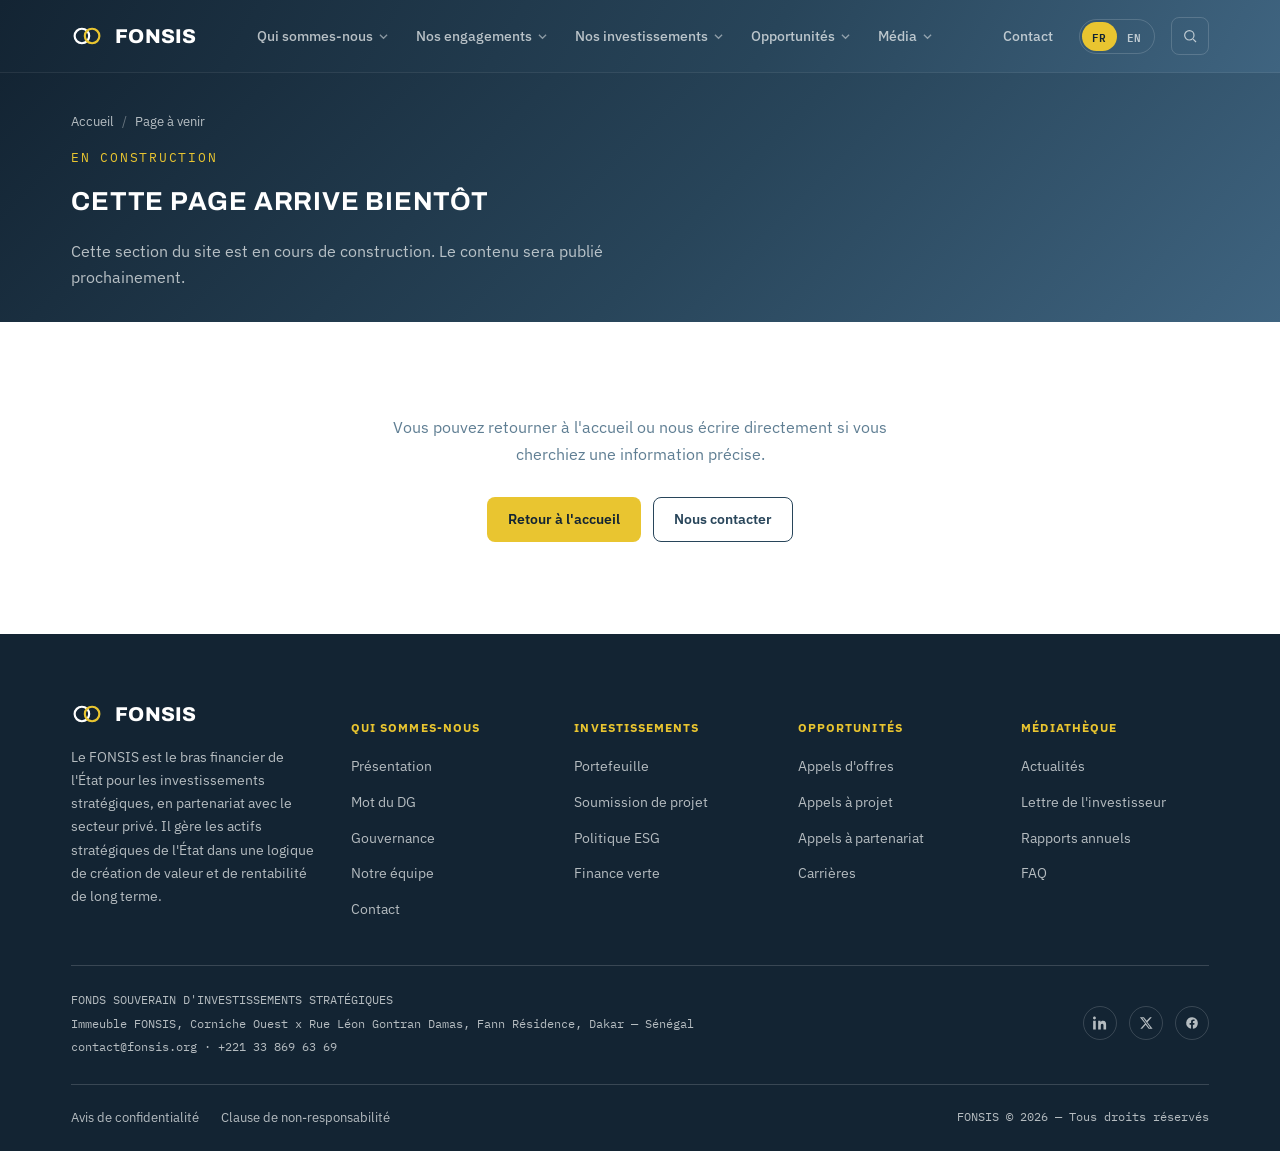
==== a-venir.html @ c8884c9f "Adopt the validated nav structure (Qui sommes-nous / Nos engagements / Nos investissements / Opportu" ====
<!doctype html>
<html lang="fr">
<head>
<meta charset="utf-8" />
<meta name="viewport" content="width=device-width, initial-scale=1" />
<title>Page à venir — FONSIS</title>
<meta name="description" content="Cette section du site FONSIS est en cours de construction." />
<link rel="preconnect" href="https://fonts.googleapis.com">
<link rel="preconnect" href="https://fonts.gstatic.com" crossorigin>
<link href="https://fonts.googleapis.com/css2?family=Archivo:wght@600;700;800;900&family=IBM+Plex+Sans:wght@400;500;600;700&family=IBM+Plex+Mono:wght@400;500&display=swap" rel="stylesheet">
<link rel="stylesheet" href="assets/style.css">
</head>
<body data-page="a-venir" data-nav-i18n-only>
<nav class="nav-bar">
  <div class="nav-inner">
    <a class="brand" href="index.html">
      <svg viewBox="0 0 44 24" aria-hidden="true">
        <circle cx="15" cy="12" r="10" fill="none" stroke="#fff" stroke-width="3"/>
        <circle cx="29" cy="12" r="10" fill="none" stroke="#E9C530" stroke-width="3"/>
      </svg>
      <span>FONSIS</span>
    </a>
    <div class="nav-links">
      <div class="nav-item">
        <a href="mission.html" data-page="mission">
          <span data-i18n="nav_qui">Qui sommes-nous</span>
          <svg viewBox="0 0 10 6" fill="none"><path d="M1 1l4 4 4-4" stroke="currentColor" stroke-width="1.4"/></svg>
        </a>
        <div class="nav-drop">
          <a href="mot-du-directeur.html" data-i18n="drop_dg">Mot du DG</a>
          <a href="mission.html" data-i18n="drop_presentation">Présentation</a>
          <a href="mission.html#comite" data-i18n="drop_comite">Notre équipe</a>
          <a href="a-venir.html" data-i18n="drop_histoire">Notre histoire</a>
        </div>
      </div>
      <div class="nav-item">
        <a href="mission.html#gouvernance">
          <span data-i18n="nav_engagements">Nos engagements</span>
          <svg viewBox="0 0 10 6" fill="none"><path d="M1 1l4 4 4-4" stroke="currentColor" stroke-width="1.4"/></svg>
        </a>
        <div class="nav-drop">
          <a href="mission.html#gouvernance" data-i18n="nav_gouv">Gouvernance</a>
          <a href="a-venir.html" data-i18n="drop_politiques">Politiques et chartes</a>
          <a href="a-venir.html" data-i18n="drop_strategie">Stratégie et Impact</a>
          <a href="index.html#publications" data-i18n="drop_rapports">Rapports Annuels</a>
        </div>
      </div>
      <div class="nav-item">
        <a href="index.html#secteurs">
          <span data-i18n="nav_invest">Nos investissements</span>
          <svg viewBox="0 0 10 6" fill="none"><path d="M1 1l4 4 4-4" stroke="currentColor" stroke-width="1.4"/></svg>
        </a>
        <div class="nav-drop">
          <a href="index.html#secteurs" data-i18n="drop_secteurs">Secteurs stratégiques</a>
          <a href="index.html#filiales" data-i18n="filiales_eyebrow">Filiales &amp; véhicules</a>
          <a href="a-venir.html" data-i18n="drop_portefeuille">Portefeuille</a>
          <a href="a-venir.html" data-i18n="drop_esg">Politique ESG</a>
          <a href="index.html#impacts" data-i18n="drop_impacts">Impacts</a>
        </div>
      </div>
      <div class="nav-item">
        <a href="contact.html" data-page="contact">
          <span data-i18n="nav_opportunites">Opportunités</span>
          <svg viewBox="0 0 10 6" fill="none"><path d="M1 1l4 4 4-4" stroke="currentColor" stroke-width="1.4"/></svg>
        </a>
        <div class="nav-drop">
          <a href="contact.html" data-i18n="hero_cta2">Soumission de projet</a>
          <a href="a-venir.html" data-i18n="nav_carrieres">Carrières</a>
          <a href="index.html#appels-offres" data-i18n="drop_appelsoffres">Appels d'offres</a>
          <a href="index.html#appels-projet" data-i18n="drop_appelsprojet">Appels à projet</a>
          <a href="index.html#appels-partenariat" data-i18n="drop_appelspartenariat">Appels à partenariat</a>
        </div>
      </div>
      <div class="nav-item">
        <a href="actualites.html" data-page="actualites">
          <span data-i18n="nav_media">Média</span>
          <svg viewBox="0 0 10 6" fill="none"><path d="M1 1l4 4 4-4" stroke="currentColor" stroke-width="1.4"/></svg>
        </a>
        <div class="nav-drop">
          <a href="actualites.html" data-i18n="nav_actu">Actualités</a>
          <a href="a-venir.html" data-i18n="drop_lettre">La lettre de l'Investisseur</a>
          <a href="index.html#publications" data-i18n="drop_documentations">Documentations</a>
          <a href="a-venir.html" data-i18n="drop_faq">FAQ</a>
        </div>
      </div>
    </div>
    <div style="display:flex; align-items:center; gap:16px;">
      <div class="nav-item"><a href="contact.html" data-i18n="nav_contact">Contact</a></div>
      <div class="lang-toggle" role="group" aria-label="Langue / Language">
        <button type="button" data-lang="fr" class="active">FR</button>
        <button type="button" data-lang="en">EN</button>
      </div>
      <div class="nav-search">
        <button type="button" class="search-toggle" id="searchToggle" aria-label="Rechercher" aria-expanded="false">
          <svg viewBox="0 0 24 24" fill="none" stroke-width="1.8"><circle cx="11" cy="11" r="7"/><path d="m21 21-4.3-4.3"/></svg>
        </button>
        <div class="search-panel" id="searchPanel">
          <div class="search-field">
            <svg viewBox="0 0 24 24" fill="none" stroke-width="1.8"><circle cx="11" cy="11" r="7"/><path d="m21 21-4.3-4.3"/></svg>
            <input type="text" class="search-input" id="searchInput" placeholder="Rechercher sur le site" autocomplete="off" />
          </div>
          <div class="search-results" id="searchResults"></div>
        </div>
      </div>
    </div>
  </div>
</nav>
<main>

<section class="page-header">
  <div class="wrap">
    <div class="breadcrumb"><a href="index.html">Accueil</a><span class="sep">/</span><span>Page à venir</span></div>
    <div class="eyebrow on-dark">En construction</div>
    <h1 style="margin-top:14px;">Cette page arrive bientôt</h1>
    <p class="lede">Cette section du site est en cours de construction. Le contenu sera publié prochainement.</p>
  </div>
</section>

<section class="section">
  <div class="wrap" style="max-width:64ch; text-align:center; margin-left:auto; margin-right:auto; padding-top:24px; padding-bottom:24px;">
    <p style="color:var(--navy-mist); font-size:16px; line-height:1.7; margin-bottom:28px;">
      Vous pouvez retourner à l'accueil ou nous écrire directement si vous cherchiez une information précise.
    </p>
    <div class="cta-row" style="justify-content:center;">
      <a class="btn btn-gold" href="index.html">Retour à l'accueil</a>
      <a class="btn" style="border:1.5px solid var(--navy); color:var(--navy);" href="contact.html">Nous contacter</a>
    </div>
  </div>
</section>

</main>
<footer id="contact">
    <div class="wrap">
      <div class="foot-top">
        <div class="foot-brand">
          <a class="brand" href="index.html">
            <svg viewBox="0 0 44 24" aria-hidden="true">
              <circle cx="15" cy="12" r="10" fill="none" stroke="#fff" stroke-width="3"/>
              <circle cx="29" cy="12" r="10" fill="none" stroke="#E9C530" stroke-width="3"/>
            </svg>
            <span>FONSIS</span>
          </a>
          <p data-i18n="foot_brand_p">Le FONSIS est le bras financier de l'État pour les investissements stratégiques, en partenariat avec le secteur privé. Il gère les actifs stratégiques de l'État dans une logique de création de valeur et de rentabilité de long terme.</p>
        </div>
        <div class="foot-col">
          <h5 data-i18n="foot_col1_h5">Qui sommes‑nous</h5>
          <ul>
            <li><a href="mission.html" data-i18n="foot_col1_li1">Présentation</a></li>
            <li><a href="mot-du-directeur.html" data-i18n="foot_col1_li2">Mot du DG</a></li>
            <li><a href="mission.html#gouvernance" data-i18n="foot_col1_li3">Gouvernance</a></li>
            <li><a href="mission.html#comite" data-i18n="foot_col1_li4">Notre équipe</a></li>
            <li><a href="contact.html" data-i18n="nav_contact">Contact</a></li>
          </ul>
        </div>
        <div class="foot-col">
          <h5 data-i18n="foot_col2_h5">Investissements</h5>
          <ul>
            <li><a href="index.html#secteurs" data-i18n="foot_col2_li1">Portefeuille</a></li>
            <li><a href="contact.html" data-i18n="foot_col2_li2">Soumission de projet</a></li>
            <li><a href="a-venir.html" data-i18n="foot_col2_li3">Politique ESG</a></li>
            <li><a href="a-venir.html" data-i18n="foot_col2_li4">Finance verte</a></li>
          </ul>
        </div>
        <div class="foot-col">
          <h5 data-i18n="foot_col3_h5">Opportunités</h5>
          <ul>
            <li><a href="index.html#appels-offres" data-i18n="foot_col3_li1">Appels d'offres</a></li>
            <li><a href="index.html#appels-projet" data-i18n="foot_col3_li2">Appels à projet</a></li>
            <li><a href="index.html#appels-partenariat" data-i18n="foot_col3_li3">Appels à partenariat</a></li>
            <li><a href="a-venir.html" data-i18n="foot_col3_li4">Carrières</a></li>
          </ul>
        </div>
        <div class="foot-col">
          <h5 data-i18n="foot_col4_h5">Médiathèque</h5>
          <ul>
            <li><a href="actualites.html" data-i18n="foot_col4_li1">Actualités</a></li>
            <li><a href="a-venir.html" data-i18n="foot_col4_li2">Lettre de l'investisseur</a></li>
            <li><a href="index.html#publications" data-i18n="foot_col4_li3">Rapports annuels</a></li>
            <li><a href="a-venir.html" data-i18n="foot_col4_li4">FAQ</a></li>
          </ul>
        </div>
      </div>
      <div class="foot-bottom">
        <div>
          <div class="copy mono" data-i18n="foot_addr_line1">FONDS SOUVERAIN D'INVESTISSEMENTS STRATÉGIQUES</div>
          <div class="copy mono" style="margin-top:4px;">Immeuble FONSIS, Corniche Ouest x Rue Léon Gontran Damas, Fann Résidence, Dakar — Sénégal</div>
          <div class="copy mono" style="margin-top:4px;">contact@fonsis.org · +221 33 869 63 69</div>
        </div>
        <div class="foot-social">
          <a href="https://www.linkedin.com/company/fonsis" aria-label="LinkedIn"><svg viewBox="0 0 24 24"><path d="M4.98 3.5C4.98 4.88 3.9 6 2.5 6S0 4.88 0 3.5 1.1 1 2.5 1s2.48 1.12 2.48 2.5zM.24 8.25h4.5V23h-4.5V8.25zM8.5 8.25h4.31v2.02h.06c.6-1.13 2.06-2.32 4.24-2.32 4.53 0 5.37 2.98 5.37 6.86V23h-4.5v-6.4c0-1.53-.03-3.5-2.13-3.5-2.14 0-2.47 1.67-2.47 3.39V23h-4.5V8.25z"/></svg></a>
          <a href="https://x.com/FonsisOfficiel" aria-label="X"><svg viewBox="0 0 24 24"><path d="M18.9 2H22l-7.6 8.7L23.3 22H16.6l-5.2-6.8L5.4 22H2.3l8.1-9.3L1.5 2h6.9l4.7 6.2L18.9 2zm-1.2 18h1.7L7.4 4H5.6l12.1 16z"/></svg></a>
          <a href="https://www.facebook.com/fonsis.org" aria-label="Facebook"><svg viewBox="0 0 24 24"><path d="M22 12a10 10 0 1 0-11.6 9.9v-7H7.9V12h2.5V9.8c0-2.5 1.5-3.9 3.8-3.9 1.1 0 2.2.2 2.2.2v2.5h-1.3c-1.2 0-1.6.8-1.6 1.6V12h2.8l-.4 2.9h-2.4v7A10 10 0 0 0 22 12z"/></svg></a>
        </div>
      </div>
      <div class="foot-bottom" style="border-top:1px solid var(--line-on-dark); margin-top:4px; padding-top:22px;">
        <div class="legal-links">
          <a href="#" data-i18n="foot_legal1">Avis de confidentialité</a>
          <a href="#" data-i18n="foot_legal2">Clause de non‑responsabilité</a>
        </div>
        <div class="copy mono" data-i18n="foot_copy">FONSIS © 2026 — Tous droits réservés</div>
      </div>
    </div>
  </footer>
<div class="lightbox" id="lightbox" aria-hidden="true">
  <button class="lightbox-close" id="lightboxClose" aria-label="Fermer">
    <svg viewBox="0 0 24 24" fill="none" stroke-width="1.8"><path d="M5 5l14 14M19 5L5 19"/></svg>
  </button>
  <img id="lightboxImg" src="" alt="" />
</div>

<script src="assets/site.js"></script>
</body>
</html>
---- assets/style.css ----
:root{
    --navy-deep:#132433;
    --navy:#28455A;
    --navy-light:#3F6480;
    --navy-mist:#5F7E93;
    --ink:#14242E;
    --paper:#FFFFFF;
    --paper-2:#F3F6F7;
    --paper-3:#E7ECEE;
    --gold:#E9C530;
    --gold-deep:#B7931C;
    --gold-pale:#F6E9AE;
    --black:#101314;
    --line:rgba(20,36,46,0.12);
    --line-on-dark:rgba(255,255,255,0.16);
    --on-navy:#F4F6F7;
    --on-navy-soft:rgba(244,246,247,0.72);
    --focus:#E9C530;
  }

  *{box-sizing:border-box;}
  html{scroll-behavior:smooth;}
  body{
    margin:0;
    background:var(--paper);
    color:var(--ink);
    font-family:'IBM Plex Sans','Segoe UI',Arial,sans-serif;
    -webkit-font-smoothing:antialiased;
    line-height:1.6;
    font-size:16px;
  }
  @media (prefers-reduced-motion: reduce){
    html{scroll-behavior:auto;}
    *{animation-duration:.001ms !important; transition-duration:.001ms !important;}
  }
  h1,h2,h3,h4{
    font-family:'Archivo',Arial,sans-serif;
    font-weight:800;
    margin:0;
    text-wrap:balance;
    letter-spacing:-0.005em;
  }
  p{margin:0;}
  a{color:inherit; text-decoration:none;}
  img,svg{max-width:100%;display:block;}
  ul{margin:0;padding:0;list-style:none;}
  ::selection{background:var(--gold); color:var(--navy-deep);}
  :focus-visible{outline:2px solid var(--focus); outline-offset:3px;}
  .wrap{max-width:clamp(1240px, 82vw, 1600px); margin:0 auto; padding-left:clamp(20px,4vw,56px); padding-right:clamp(20px,4vw,56px);}
  .mono{font-family:'IBM Plex Mono',ui-monospace,monospace;}
  .num{font-variant-numeric:tabular-nums;}

  .eyebrow{
    font-family:'IBM Plex Mono',ui-monospace,monospace;
    font-size:12.5px; letter-spacing:.14em; text-transform:uppercase;
    color:var(--gold-deep);
    display:flex; align-items:center; gap:.6em;
  }
  .eyebrow.on-dark{color:var(--gold);}
  .gold-rule{width:64px; height:4px; background:var(--gold); margin:18px 0 0;}

  /* ---------- nav ---------- */
  .nav-bar{
    background:linear-gradient(120deg, var(--navy-deep), var(--navy) 60%, var(--navy-light));
    position:sticky; top:0; z-index:50;
    border-bottom:1px solid rgba(255,255,255,0.08);
  }
  .nav-inner{max-width:clamp(1240px, 82vw, 1600px); margin:0 auto; display:flex; align-items:center; justify-content:space-between; padding:15px clamp(20px,4vw,56px); gap:20px;}
  .brand{display:flex; align-items:center; gap:12px; text-decoration:none;}
  .brand svg{width:32px;height:32px;}
  .brand span{
    font-family:'Archivo',sans-serif; font-weight:800; font-size:20px; color:#fff; letter-spacing:.01em;
  }
  .nav-links{display:flex; gap:8px; align-items:center;}
  .nav-item{position:relative;}
  .nav-item > a{
    position:relative;
    display:flex; align-items:center; gap:6px;
    color:var(--on-navy-soft); font-size:14px; font-weight:500;
    padding:10px 0; margin:0 10px;
    transition:color .2s ease;
  }
  .nav-item > a::after{
    content:""; position:absolute; left:0; right:0; bottom:4px; height:2px;
    background:var(--gold); border-radius:1px;
    transform:scaleX(0); transform-origin:left;
    transition:transform .25s cubic-bezier(.22,.9,.32,1);
  }
  .nav-item > a svg{width:9px;height:9px; opacity:.7; transition:transform .2s ease;}
  .nav-item:hover > a, .nav-item:focus-within > a{color:#fff;}
  .nav-item:hover > a::after, .nav-item:focus-within > a::after{transform:scaleX(1);}
  .nav-item:hover > a svg{transform:rotate(180deg);}
  .nav-item.nav-active > a{color:#fff;}
  .nav-item.nav-active > a::after{transform:scaleX(1);}
  .nav-drop{
    position:absolute; top:100%; left:0; min-width:230px;
    background:var(--navy-deep); border:1px solid var(--line-on-dark); border-radius:10px;
    padding:8px; margin-top:6px;
    opacity:0; visibility:hidden; transform:translateY(-4px);
    transition:opacity .15s ease, transform .15s ease, visibility .15s;
  }
  .nav-item:hover .nav-drop, .nav-item:focus-within .nav-drop{opacity:1; visibility:visible; transform:translateY(0);}
  .nav-drop a{display:block; padding:9px 12px; font-size:13.5px; color:var(--on-navy-soft); border-radius:6px;}
  .nav-drop a:hover{background:rgba(255,255,255,0.08); color:#fff;}
  .nav-cta{
    display:inline-flex; align-items:center; gap:8px;
    background:var(--gold); color:var(--navy-deep);
    font-weight:600; font-size:13px;
    padding:9px 16px; border-radius:6px;
    white-space:nowrap;
    transition:background .15s ease, transform .15s cubic-bezier(.22,.9,.32,1);
  }
  .nav-cta:hover{background:var(--gold-pale); transform:translateY(-1px);}
  .lang-toggle{display:flex; border:1px solid var(--line-on-dark); border-radius:999px; padding:2px;}
  .lang-toggle button{
    font-family:'IBM Plex Mono',monospace; font-size:11px; font-weight:600; letter-spacing:.04em;
    color:var(--on-navy-soft); background:transparent; border:none; padding:5px 10px; border-radius:999px;
    cursor:pointer;
  }
  .lang-toggle button.active{background:var(--gold); color:var(--navy-deep);}

  /* ---------- hero ---------- */
  .hero{
    background:linear-gradient(135deg, var(--navy-deep) 0%, var(--navy) 55%, var(--navy-light) 100%);
    color:var(--on-navy);
    position:relative;
    overflow:hidden;
  }
  .hero-inner{
    max-width:clamp(1240px, 82vw, 1600px); margin:0 auto;
    display:grid; grid-template-columns:1.15fr 0.95fr; gap:44px; align-items:center;
    padding:72px clamp(20px,4vw,56px) 56px;
    position:relative; z-index:2;
  }
  .hero h1{
    font-size:clamp(30px,4.1vw,48px); line-height:1.1; color:#fff;
    text-transform:uppercase; letter-spacing:.015em; max-width:16ch;
  }
  .hero .lede{margin-top:24px; font-size:17px; color:var(--on-navy-soft); max-width:46ch; line-height:1.65;}
  .hero .legal-note{margin-top:16px; font-size:12.5px; color:rgba(244,246,247,0.55);}
  .cta-row{display:flex; gap:12px; margin-top:28px; flex-wrap:wrap;}
  .btn{
    font-family:'IBM Plex Sans',sans-serif; font-size:13.5px; font-weight:600;
    padding:11px 20px; border-radius:8px; display:inline-flex; align-items:center; gap:8px;
    border:1.5px solid transparent; transition:transform .15s cubic-bezier(.22,.9,.32,1), background .15s ease, color .15s ease, border-color .15s ease;
  }
  .btn-gold{background:var(--gold); color:var(--navy-deep);}
  .btn-gold:hover{background:var(--gold-pale); transform:translateY(-1px);}
  .btn-outline{border-color:rgba(255,255,255,0.55); color:#fff;}
  .btn-outline:hover{border-color:#fff; background:rgba(255,255,255,0.08);}
  .btn:active{transform:scale(.97);}
  .btn svg{width:12px;height:12px; transition:transform .2s cubic-bezier(.22,.9,.32,1);}
  .btn:hover svg{transform:translateX(3px);}

  .hero-photo{
    position:relative;
    aspect-ratio:4/5;
    border-radius:18px;
    overflow:hidden;
    border:1px solid rgba(255,255,255,0.18);
    box-shadow:0 30px 60px -20px rgba(4,10,16,0.55);
  }
  .hero-photo img{width:100%;height:100%;object-fit:cover; cursor:pointer; transition:transform .6s cubic-bezier(.22,.9,.32,1);}
  .hero-photo:hover img{transform:scale(1.04);}
  .hero-photo::after{
    content:"";position:absolute; inset:0;
    background:linear-gradient(200deg, rgba(19,36,51,0) 45%, rgba(19,36,51,0.65) 100%);
  }
  .hero-badge{
    position:absolute; left:-18px; bottom:-18px; z-index:3;
    width:88px;height:88px; border-radius:999px;
    background:var(--navy-deep); border:1px solid rgba(255,255,255,0.2);
    display:flex; align-items:center; justify-content:center;
    box-shadow:0 14px 30px -10px rgba(4,10,16,0.6);
  }
  .hero-badge svg{width:44px;height:44px;}
  .hero-cap{
    position:absolute; left:20px; bottom:18px; z-index:2;
    color:#fff; font-size:12px; font-family:'IBM Plex Mono',monospace; letter-spacing:.04em;
    max-width:70%;
  }

  .hero-strip{
    position:relative; z-index:2;
    background:rgba(9,18,25,0.35);
    border-top:1px solid rgba(255,255,255,0.14);
  }
  .hero-strip .wrap{
    display:grid; grid-template-columns:repeat(4,1fr);
  }
  .hs-item{
    display:flex; align-items:center; gap:12px;
    padding:20px 18px; border-right:1px solid rgba(255,255,255,0.14);
  }
  .hs-item:last-child{border-right:none;}
  .hs-item svg{width:24px;height:24px; flex-shrink:0;}
  .hs-item span{font-size:13px; font-weight:600; color:#fff; letter-spacing:.01em;}
  @media (max-width:820px){.hero-strip .wrap{grid-template-columns:repeat(2,1fr);} .hs-item:nth-child(2){border-right:none;}}

  /* ---------- chiffres ---------- */
  .facts{border-bottom:1px solid var(--line);}
  .facts .wrap{display:grid; grid-template-columns:repeat(4,1fr);}
  .fact{padding:38px 22px; border-right:1px solid var(--line);}
  .fact:last-child{border-right:none;}
  .fact .num{font-family:'Archivo',sans-serif; font-weight:800; font-size:clamp(28px,3.2vw,42px); color:var(--navy);}
  .fact .lbl{margin-top:10px; font-size:13.5px; color:var(--navy-mist); max-width:22ch; line-height:1.45;}
  .facts-caption{padding:0 0 20px; font-size:12px; color:var(--navy-mist); font-style:italic;}
  @media (max-width:820px){.facts .wrap{grid-template-columns:repeat(2,1fr);} .fact:nth-child(2){border-right:none;}}

  /* ---------- section shell ---------- */
  .section{padding:68px 0;}
  .section.alt{background:var(--paper-2);}
  /* flex-start (not space-between): with space-between, a short kicker
     sentence gets shoved all the way to the far edge of the (very wide)
     .wrap container, opening a canyon of dead space between it and the
     title on large screens. Clustering title+kicker together with a fixed
     gap reads as a normal left-aligned line no matter how wide the screen
     is - any leftover space just trails naturally afterward. */
  .section-head{display:flex; justify-content:flex-start; align-items:flex-end; gap:32px; margin-bottom:32px; flex-wrap:wrap;}
  .section-head h2{font-size:clamp(24px,2.8vw,34px); max-width:36ch; text-transform:uppercase; letter-spacing:.02em; color:var(--navy-deep);}
  /* Paired with a .section-kicker, the title keeps a narrower column so the
     two sit in visual balance; alone, it's free to use more of the row so a
     short title doesn't strand a huge gap of dead space beside it on wide
     screens (and reads calmer as 1-2 lines instead of stacking one word
     per line). */
  .section-head:has(.section-kicker) h2{max-width:22ch;}
  .section-kicker{max-width:34ch; color:var(--navy-mist); font-size:15px; text-align:left;}

  .lede-block{max-width:64ch; font-size:18px; color:var(--navy-mist); line-height:1.7; margin-bottom:34px;}
  .lede-block strong{color:var(--navy-deep); font-weight:700;}

  /* ---------- pillars (numbered dossier list, not a feature-icon grid) ---------- */
  .pillar-list{border-top:1px solid var(--line);}
  .pillar-row{display:grid; grid-template-columns:64px 1fr; gap:24px; padding:26px 0; border-bottom:1px solid var(--line);}
  .pillar-row .n{font-family:'IBM Plex Mono',monospace; font-size:28px; font-weight:500; color:var(--gold-deep); line-height:1;}
  .pillar-row h3{font-size:18px; font-weight:700; text-transform:none; color:var(--navy-deep);}
  .pillar-row p{margin-top:8px; color:var(--navy-mist); font-size:14.5px; line-height:1.6; max-width:56ch;}
  @media (max-width:560px){.pillar-row{grid-template-columns:40px 1fr;} .pillar-row .n{font-size:22px;}}

  /* ---------- secteurs (photo cards) ---------- */
  .sector-grid{display:grid; grid-template-columns:repeat(4,1fr); gap:20px;}
  .sector-card{
    background:var(--paper); border:1px solid var(--line); border-radius:16px; overflow:hidden;
    transition:border-color .3s ease, transform .3s cubic-bezier(.22,.9,.32,1), box-shadow .3s ease;
    display:flex; flex-direction:column;
  }
  .sector-card:hover{border-color:var(--gold-deep);}
  .sector-photo{position:relative; height:132px; overflow:hidden;}
  .sector-photo img{width:100%;height:100%;object-fit:cover; cursor:pointer; transition:transform .5s cubic-bezier(.22,.9,.32,1);}
  .sector-photo img:hover{transform:scale(1.06);}
  .sector-photo .num{
    position:absolute; top:10px; left:10px;
    background:rgba(19,36,51,0.82); color:var(--gold);
    font-size:11px; padding:4px 9px; border-radius:999px; letter-spacing:.03em;
  }
  .sector-body{padding:20px 20px 24px;}
  .sector-card h3{font-size:18px; font-weight:700; color:var(--navy-deep); text-transform:none;}
  .sector-card p{margin-top:9px; font-size:13.5px; color:var(--navy-mist); line-height:1.55;}
  @media (max-width:980px){.sector-grid{grid-template-columns:repeat(2,1fr);}}
  @media (max-width:560px){.sector-grid{grid-template-columns:1fr;}}

  /* ---------- filiales ---------- */
  .subsid-row{display:grid; grid-template-columns:repeat(5,1fr); border:1px solid var(--line); border-radius:16px; overflow:hidden;}
  .subsid{padding:32px 16px; text-align:center; border-right:1px solid var(--line); background:var(--paper);}
  .subsid:last-child{border-right:none;}
  .subsid .mark{font-family:'Archivo',sans-serif; font-weight:800; font-size:17px; color:var(--navy-deep);}
  .subsid .cat{margin-top:8px; font-size:11px; letter-spacing:.06em; text-transform:uppercase; color:var(--gold-deep); font-weight:600;}
  @media (max-width:820px){.subsid-row{grid-template-columns:repeat(2,1fr);} .subsid{border-bottom:1px solid var(--line);}}

  /* ---------- empreinte nationale (dossier rows) ---------- */
  .footprint-list{border-top:1px solid var(--line);}
  .footprint-row{display:grid; grid-template-columns:24px 1.1fr 1.6fr; gap:20px; align-items:center; padding:20px 0; border-bottom:1px solid var(--line); transition:background .2s ease;}
  .footprint-row:hover{background:var(--paper-2);}
  .footprint-row svg{width:16px;height:16px; stroke:var(--gold-deep);}
  .footprint-row .region{font-size:15px; font-weight:700; color:var(--navy-deep);}
  .footprint-row .desc{font-size:13.5px; color:var(--navy-mist);}
  @media (max-width:720px){.footprint-row{grid-template-columns:1fr; gap:4px; padding:18px 0;} .footprint-row svg{display:none;}}

  /* ---------- gouvernance ---------- */
  .dg-panel{background:linear-gradient(120deg, var(--navy-deep), var(--navy)); color:var(--on-navy);}
  .dg-grid{display:grid; grid-template-columns:0.9fr 1.3fr; gap:56px; align-items:start;}
  .quote-mark{font-family:'Archivo',sans-serif; font-size:80px; line-height:.5; color:var(--gold); font-weight:900;}
  .dg-quote{font-size:clamp(20px,2.3vw,27px); font-weight:700; line-height:1.42; color:#fff; max-width:32ch; margin-top:6px;}
  .dg-byline{display:flex; align-items:center; gap:14px; margin-top:28px;}
  .dg-byline img{width:56px;height:56px;border-radius:999px;object-fit:cover; border:2px solid var(--gold); cursor:pointer; transition:transform .2s cubic-bezier(.22,.9,.32,1);}
  .dg-byline img:hover{transform:scale(1.08);}
  .dg-byline .name{font-size:14px; font-weight:700; color:#fff;}
  .dg-byline .role{font-size:12px; color:var(--gold); letter-spacing:.03em; margin-top:2px;}
  .dg-side{border-left:1px solid var(--line-on-dark); padding-left:40px;}
  .dg-side p{color:var(--on-navy-soft); font-size:14.5px; line-height:1.75; margin-bottom:18px;}
  .dg-side .cite{font-size:12px; color:var(--gold); letter-spacing:.05em; font-weight:600;}
  @media (max-width:820px){.dg-grid{grid-template-columns:1fr; gap:32px;} .dg-side{border-left:none; padding-left:0; border-top:1px solid var(--line-on-dark); padding-top:28px;}}

  /* ---------- comité de direction (bandeau horizontal, comme les filiales) ---------- */
  .team-list{display:grid; grid-template-columns:repeat(4,1fr); border:1px solid var(--line); border-radius:10px; overflow:hidden;}
  .team-row{padding:28px 22px; text-align:center; border-right:1px solid var(--line); transition:background .2s ease;}
  .team-row:last-child{border-right:none;}
  .team-row:hover{background:var(--paper-2);}
  .team-row .badge{
    width:44px;height:44px; border-radius:6px; margin:0 auto 14px;
    background:var(--navy-deep); border-left:3px solid var(--gold);
    display:flex; align-items:center; justify-content:center;
    font-family:'Archivo',sans-serif; font-weight:800; font-size:14px; color:var(--gold);
  }
  .team-row .name{font-size:15px; font-weight:700; color:var(--navy-deep);}
  .team-row .role{margin-top:4px; font-size:11.5px; color:var(--gold-deep); text-transform:uppercase; letter-spacing:.04em; font-weight:600;}
  .team-caption{margin-top:22px; font-size:12px; color:var(--navy-mist); font-style:italic;}
  @media (max-width:820px){.team-list{grid-template-columns:repeat(2,1fr);} .team-row:nth-child(2){border-right:none;} .team-row:nth-child(1),.team-row:nth-child(2){border-bottom:1px solid var(--line);}}
  @media (max-width:560px){.team-list{grid-template-columns:1fr;} .team-row{border-right:none; border-bottom:1px solid var(--line);} .team-row:last-child{border-bottom:none;}}

  /* ---------- actualités ---------- */
  .news-grid{display:grid; grid-template-columns:repeat(4,1fr); gap:20px;}
  .news-card{background:var(--paper); border:1px solid var(--line); border-radius:14px; overflow:hidden; display:flex; flex-direction:column; transition:transform .3s cubic-bezier(.22,.9,.32,1), border-color .3s ease, box-shadow .3s ease;}
  .news-card:hover{border-color:var(--gold-deep);}
  .news-card[hidden]{display:none;}
  .news-photo{height:110px;}
  .news-photo img{width:100%;height:100%;object-fit:cover;}
  .news-photo.placeholder{
    display:flex; align-items:center; justify-content:center; background:var(--paper-3);
  }
  .news-photo.placeholder svg{width:30px;height:30px; stroke:var(--gold-deep);}
  .news-body{padding:18px 20px 22px; display:flex; flex-direction:column; gap:10px;}
  .news-date{display:inline-flex; align-self:flex-start; background:var(--paper-3); color:var(--navy-deep); font-size:11px; font-weight:700; padding:5px 10px; border-radius:999px;}
  .news-title{font-size:15.5px; font-weight:700; color:var(--navy-deep); line-height:1.4;}
  .news-cat{font-size:11px; color:var(--gold-deep); text-transform:uppercase; letter-spacing:.06em; font-weight:600;}
  @media (max-width:980px){.news-grid{grid-template-columns:repeat(2,1fr);}}
  @media (max-width:560px){.news-grid{grid-template-columns:1fr;}}

  /* ---------- publications (dossier rows) ---------- */
  .pub-list{border-top:1px solid var(--line);}
  .pub-row{display:flex; align-items:center; gap:16px; padding:20px 0; border-bottom:1px solid var(--line); transition:background .2s ease;}
  .pub-row:hover{background:var(--paper-2);}
  .pub-row .doc-ic{width:36px;height:36px; border-radius:8px; background:var(--paper-3); display:flex; align-items:center; justify-content:center; flex-shrink:0;}
  .pub-row .doc-ic svg{width:16px;height:16px; stroke:var(--gold-deep);}
  .pub-row .title{font-size:14.5px; font-weight:700; color:var(--navy-deep);}
  .pub-row .sub{margin-top:3px; font-size:12px; color:var(--navy-mist);}
  .pub-row .go{margin-left:auto; font-family:'IBM Plex Mono',monospace; font-size:11.5px; color:var(--gold-deep); font-weight:600; white-space:nowrap;}

  /* ---------- collaborer (CTA tiles - the one card family that lifts) ---------- */
  .collab-grid{display:grid; grid-template-columns:repeat(3,1fr); gap:20px; margin-bottom:44px;}
  .collab-card{background:var(--paper); border:1px solid var(--line); border-top:3px solid var(--gold); border-radius:10px; padding:28px 24px; transition:transform .25s cubic-bezier(.22,.9,.32,1), box-shadow .25s ease;}
  .collab-card:hover{transform:translateY(-3px); box-shadow:0 14px 30px -18px rgba(20,36,46,0.25);}
  .collab-card h4{font-size:16.5px; font-weight:700; margin-bottom:10px; color:var(--navy-deep); text-transform:none;}
  .collab-card p{color:var(--navy-mist); font-size:14px; line-height:1.6; margin-bottom:18px;}
  .collab-card a.link{font-size:13px; color:var(--gold-deep); font-weight:700;}
  .collab-card a.link:hover{text-decoration:underline;}
  @media (max-width:820px){.collab-grid{grid-template-columns:1fr;}}

  /* ---------- footer ---------- */
  footer{background:var(--navy-deep); color:var(--on-navy);}
  .foot-top{display:grid; grid-template-columns:1.3fr repeat(4,1fr); gap:36px; padding:64px 0 44px; border-bottom:1px solid var(--line-on-dark);}
  .foot-brand{display:flex; flex-direction:column; gap:16px;}
  .foot-brand .brand span{color:#fff;}
  .foot-brand p{color:var(--on-navy-soft); font-size:14px; line-height:1.65; max-width:32ch;}
  .foot-col h5{font-size:12px; letter-spacing:.09em; text-transform:uppercase; color:var(--gold); margin-bottom:16px; font-weight:700;}
  .foot-col ul{display:flex; flex-direction:column; gap:10px;}
  .foot-col a{color:var(--on-navy-soft); font-size:13.5px;}
  .foot-col a:hover{color:#fff;}
  .foot-bottom{display:flex; justify-content:space-between; align-items:center; padding:24px 0; flex-wrap:wrap; gap:14px;}
  .foot-bottom .legal-links{display:flex; gap:22px; font-size:12.5px;}
  .foot-bottom .legal-links a{color:var(--on-navy-soft);}
  .foot-bottom .legal-links a:hover{color:#fff;}
  .foot-bottom .copy{font-size:12px; color:var(--on-navy-soft);}
  .foot-social{display:flex; gap:12px;}
  .foot-social a{width:34px;height:34px;border:1px solid var(--line-on-dark); border-radius:999px; display:flex; align-items:center; justify-content:center;}
  .foot-social a:hover{border-color:var(--gold);}
  .foot-social svg{width:14px;height:14px; fill:var(--on-navy-soft);}
  @media (max-width:900px){.foot-top{grid-template-columns:repeat(2,1fr);}}
  @media (max-width:560px){.foot-top{grid-template-columns:1fr;}}

  /* ---------- lightbox ---------- */
  .lightbox{
    position:fixed; inset:0; z-index:100;
    background:rgba(10,18,25,0.86);
    display:flex; align-items:center; justify-content:center;
    padding:40px;
    opacity:0; visibility:hidden;
    transition:opacity .25s ease, visibility .25s;
  }
  .lightbox.open{opacity:1; visibility:visible;}
  .lightbox img{
    max-width:min(90vw,720px); max-height:85vh; width:auto;
    border-radius:10px;
    box-shadow:0 30px 70px -20px rgba(0,0,0,0.6);
    transform:scale(.96); transition:transform .25s cubic-bezier(.22,.9,.32,1);
  }
  .lightbox.open img{transform:scale(1);}
  .lightbox-close{
    position:absolute; top:22px; right:26px;
    width:38px;height:38px; border-radius:8px;
    background:rgba(255,255,255,0.08); border:1px solid rgba(255,255,255,0.25);
    display:flex; align-items:center; justify-content:center; cursor:pointer;
  }
  .lightbox-close:hover{background:rgba(255,255,255,0.16);}
  .lightbox-close svg{width:16px;height:16px; stroke:#fff;}

  /* ---------- responsive ---------- */
  @media (max-width:900px){
    .nav-links{display:none;}
    .hero-inner{grid-template-columns:1fr;}
    .hero-photo{order:-1; max-width:280px; margin:0 auto; aspect-ratio:1/1;}
    .hero-badge{width:64px;height:64px;}
    .hero-badge svg{width:32px;height:32px;}
    .dg-grid{grid-template-columns:1fr;}
  }

/* ---------- interior page header ---------- */
.page-header{
  background:linear-gradient(135deg, var(--navy-deep) 0%, var(--navy) 55%, var(--navy-light) 100%);
  color:var(--on-navy);
  padding:38px 0 32px;
}
.breadcrumb{display:flex; gap:8px; align-items:center; font-size:12.5px; color:var(--on-navy-soft); margin-bottom:16px;}
.breadcrumb a:hover{color:#fff;}
.breadcrumb .sep{opacity:.5;}
.page-header h1{font-size:clamp(20px,2.2vw,26px); font-weight:700; color:#fff; text-transform:uppercase; letter-spacing:.03em; max-width:44ch;}
.page-header .lede{margin-top:16px; font-size:16px; color:var(--on-navy-soft); max-width:56ch; line-height:1.6;}

.page-header.has-portrait{padding-bottom:0;}
.page-header.has-portrait .wrap{display:grid; grid-template-columns:1.35fr 0.65fr; gap:40px; padding-top:8px;}
.page-header-portrait{
  position:relative; align-self:end;
  aspect-ratio:3/4; max-width:280px; margin-left:auto;
  border-radius:14px 14px 0 0; overflow:hidden;
  border:1px solid rgba(255,255,255,0.18); border-bottom:none;
}
.page-header-portrait img{width:100%;height:100%;object-fit:cover; object-position:top; cursor:pointer;}
@media (max-width:820px){
  .page-header.has-portrait .wrap{grid-template-columns:1fr;}
  .page-header-portrait{margin:24px auto 0; max-width:180px; border-radius:14px;}
}

.page-header.has-cover{
  position:relative; padding:0; min-height:320px; display:flex; align-items:flex-end;
  background-size:cover; background-position:center;
}
.page-header.has-cover::before{
  content:""; position:absolute; inset:0;
  background:linear-gradient(0deg, rgba(19,36,51,0.94) 15%, rgba(19,36,51,0.6) 60%, rgba(19,36,51,0.3) 100%);
}
.page-header.has-cover .wrap{position:relative; z-index:2; width:100%; padding-top:60px; padding-bottom:36px;}
.page-header.has-cover .breadcrumb, .page-header.has-cover .breadcrumb a{color:rgba(244,246,247,0.75);}

/* ---------- article body typography ---------- */
.article-shell{max-width:760px; margin:0 auto; padding:0 clamp(20px,4vw,56px);}
.article-meta{display:flex; align-items:center; gap:14px; margin-bottom:22px; flex-wrap:wrap;}
.article-cover{border-radius:14px; overflow:hidden; margin-bottom:36px; aspect-ratio:16/9;}
.article-cover img{width:100%; height:100%; object-fit:cover;}
.article-body{font-size:17px; line-height:1.8; color:var(--ink);}
.article-body p{margin-bottom:22px; color:var(--navy-mist);}
.article-body p:first-of-type{font-size:19px; color:var(--ink);}
.article-body h2{font-size:22px; margin:36px 0 16px; text-transform:none; color:var(--navy-deep);}
.article-body blockquote{
  border-left:3px solid var(--gold); margin:28px 0; padding:4px 0 4px 22px;
  font-family:'Archivo',sans-serif; font-size:20px; font-weight:600; color:var(--navy-deep); font-style:normal;
}
.article-foot{
  display:flex; justify-content:space-between; align-items:center; flex-wrap:wrap; gap:16px;
  margin-top:48px; padding-top:28px; border-top:1px solid var(--line);
}
.back-link{display:inline-flex; align-items:center; gap:8px; font-size:13.5px; font-weight:600; color:var(--navy-deep);}
.back-link:hover{color:var(--gold-deep);}
.back-link svg{width:14px;height:14px; transition:transform .2s ease;}
.back-link:hover svg{transform:translateX(-3px);}
.share-row{display:flex; gap:10px; align-items:center;}
.share-row span{font-size:12px; color:var(--navy-mist); margin-right:4px;}
.share-row a{width:32px;height:32px;border:1px solid var(--line); border-radius:999px; display:flex; align-items:center; justify-content:center; transition:border-color .2s ease;}
.share-row a:hover{border-color:var(--gold-deep);}
.share-row svg{width:13px;height:13px; fill:var(--navy-mist);}

/* ---------- news filter tabs ---------- */
.filter-row{display:flex; gap:10px; margin-bottom:36px; flex-wrap:wrap;}
.filter-chip{
  font-size:13px; font-weight:600; padding:8px 16px; border-radius:999px;
  border:1px solid var(--line); color:var(--navy-mist);
  transition:border-color .2s ease, color .2s ease, background .2s ease;
}
.filter-chip.active, .filter-chip:hover{border-color:var(--gold-deep); color:var(--navy-deep); background:var(--paper-2);}

/* ---------- contact ---------- */
.contact-grid{display:grid; grid-template-columns:0.85fr 1.15fr; gap:56px; align-items:start;}
.contact-info-card{border-top:1px solid var(--line); padding-top:6px;}
.contact-row{display:flex; gap:14px; padding:16px 0; border-bottom:1px solid var(--line);}
.contact-row:last-child{border-bottom:none;}
.contact-row .ic{width:36px;height:36px; border-radius:9px; background:var(--paper-3); display:flex; align-items:center; justify-content:center; flex-shrink:0;}
.contact-row .ic svg{width:16px;height:16px; stroke:var(--gold-deep);}
.contact-row .lbl{font-size:11px; text-transform:uppercase; letter-spacing:.05em; color:var(--navy-mist); font-weight:600;}
.contact-row .val{margin-top:3px; font-size:14.5px; color:var(--navy-deep); font-weight:500;}
.form-card{background:var(--paper); border:1px solid var(--line); border-radius:12px; padding:34px;}
.form-row{margin-bottom:20px;}
.form-row.two{display:grid; grid-template-columns:1fr 1fr; gap:16px;}
.form-row label{display:block; font-size:12.5px; font-weight:600; color:var(--navy-deep); margin-bottom:8px;}
.form-row input, .form-row select, .form-row textarea{
  width:100%; font-family:'IBM Plex Sans',sans-serif; font-size:14.5px; color:var(--ink);
  background:var(--paper-2); border:1px solid var(--line); border-radius:8px; padding:12px 14px;
  transition:border-color .2s ease, background .2s ease;
}
.form-row input:focus, .form-row select:focus, .form-row textarea:focus{
  outline:none; border-color:var(--gold-deep); background:var(--paper);
}
.form-row textarea{resize:vertical; min-height:120px;}
.form-note{font-size:12px; color:var(--navy-mist); margin-top:16px; font-style:italic;}
@media (max-width:820px){.contact-grid{grid-template-columns:1fr;} .form-row.two{grid-template-columns:1fr;}}

/* ---------- nav search (replaces the nav CTA button) ---------- */
.nav-search{position:relative;}
.search-toggle{
  width:38px;height:38px; border-radius:8px; border:1px solid var(--line-on-dark);
  background:transparent; display:flex; align-items:center; justify-content:center;
  cursor:pointer; transition:border-color .2s ease, background .2s ease;
}
.search-toggle svg{width:16px;height:16px; stroke:var(--on-navy-soft); transition:stroke .2s ease;}
.search-toggle:hover{border-color:var(--gold); background:rgba(255,255,255,0.05);}
.search-toggle:hover svg{stroke:#fff;}
.search-toggle.active{border-color:var(--gold); background:rgba(255,255,255,0.07);}
.search-toggle.active svg{stroke:var(--gold);}

.search-panel{
  position:absolute; top:calc(100% + 14px); right:0; width:340px; z-index:60;
  background:var(--navy-deep); border:1px solid var(--line-on-dark); border-radius:12px;
  padding:16px; box-shadow:0 24px 50px -16px rgba(4,10,16,0.5);
  opacity:0; visibility:hidden; transform:translateY(-8px);
  transition:opacity .2s ease, transform .2s cubic-bezier(.22,.9,.32,1), visibility .2s;
}
.search-panel.open{opacity:1; visibility:visible; transform:translateY(0);}
.search-field{position:relative; display:flex; align-items:center; gap:8px; border-bottom:1.5px solid var(--line-on-dark); padding-bottom:10px; transition:border-color .2s ease;}
.search-field:focus-within{border-color:var(--gold);}
.search-field svg{width:15px;height:15px; stroke:var(--gold); flex-shrink:0;}
.search-input{
  flex:1; background:transparent; border:none; outline:none; min-width:0;
  font-family:'IBM Plex Mono',monospace; font-size:12.5px; letter-spacing:.06em;
  color:#fff; text-transform:uppercase;
}
.search-input::placeholder{color:var(--on-navy-soft); opacity:.65; letter-spacing:.06em;}
.search-results{margin-top:8px; max-height:280px; overflow-y:auto;}
.search-result{
  display:flex; align-items:baseline; justify-content:space-between; gap:12px;
  padding:11px 2px; border-bottom:1px solid rgba(255,255,255,0.08);
  text-decoration:none; transition:padding-left .15s ease;
}
.search-result:last-child{border-bottom:none;}
.search-result:hover, .search-result.hi{padding-left:6px;}
.search-result:hover .search-result-title, .search-result.hi .search-result-title{color:var(--gold);}
.search-result-title{font-size:13.5px; font-weight:600; color:#fff; transition:color .15s ease;}
.search-result-cat{font-family:'IBM Plex Mono',monospace; font-size:10px; letter-spacing:.05em; color:var(--on-navy-soft); text-transform:uppercase; white-space:nowrap; flex-shrink:0;}
.search-empty, .search-hint{padding:12px 2px; font-size:12.5px; color:var(--on-navy-soft); font-style:italic;}
@media (max-width:560px){.search-panel{width:calc(100vw - 40px); right:-64px;}}
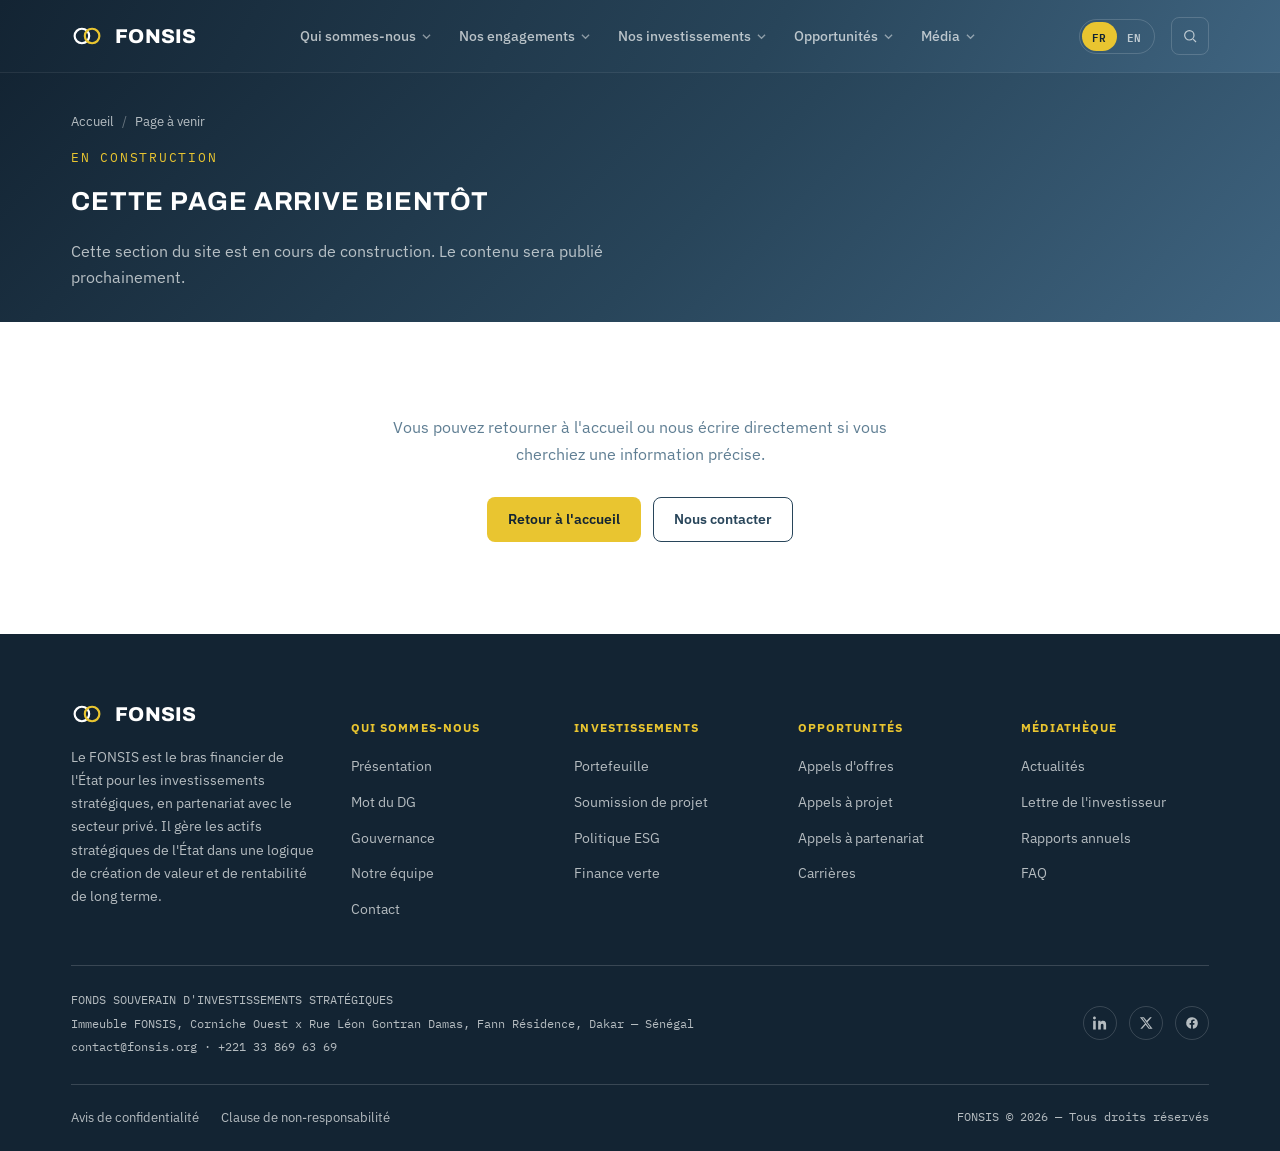
==== commit 718906a3: "Port today's fonsis-web features onto the static maquette Brings the static/GitHub Pages maquette in" ====
--- a/a-venir.html
+++ b/a-venir.html
@@ -8,6 +8,7 @@
 <link rel="preconnect" href="https://fonts.googleapis.com">
 <link rel="preconnect" href="https://fonts.gstatic.com" crossorigin>
 <link href="https://fonts.googleapis.com/css2?family=Archivo:wght@600;700;800;900&family=IBM+Plex+Sans:wght@400;500;600;700&family=IBM+Plex+Mono:wght@400;500&display=swap" rel="stylesheet">
+<link rel="icon" type="image/jpeg" href="assets/img/favicon.jpg">
 <link rel="stylesheet" href="assets/style.css">
 </head>
 <body data-page="a-venir" data-nav-i18n-only>
@@ -20,7 +21,7 @@
       </svg>
       <span>FONSIS</span>
     </a>
-    <div class="nav-links">
+    <div class="nav-links" id="navLinks">
       <div class="nav-item">
         <a href="mission.html" data-page="mission">
           <span data-i18n="nav_qui">Qui sommes-nous</span>
@@ -41,7 +42,6 @@
         <div class="nav-drop">
           <a href="mission.html#gouvernance" data-i18n="nav_gouv">Gouvernance</a>
           <a href="a-venir.html" data-i18n="drop_politiques">Politiques et chartes</a>
-          <a href="a-venir.html" data-i18n="drop_strategie">Stratégie et Impact</a>
           <a href="index.html#publications" data-i18n="drop_rapports">Rapports Annuels</a>
         </div>
       </div>
@@ -55,7 +55,6 @@
           <a href="index.html#filiales" data-i18n="filiales_eyebrow">Filiales &amp; véhicules</a>
           <a href="a-venir.html" data-i18n="drop_portefeuille">Portefeuille</a>
           <a href="a-venir.html" data-i18n="drop_esg">Politique ESG</a>
-          <a href="index.html#impacts" data-i18n="drop_impacts">Impacts</a>
         </div>
       </div>
       <div class="nav-item">
@@ -85,7 +84,6 @@
       </div>
     </div>
     <div style="display:flex; align-items:center; gap:16px;">
-      <div class="nav-item"><a href="contact.html" data-i18n="nav_contact">Contact</a></div>
       <div class="lang-toggle" role="group" aria-label="Langue / Language">
         <button type="button" data-lang="fr" class="active">FR</button>
         <button type="button" data-lang="en">EN</button>
@@ -102,9 +100,13 @@
           <div class="search-results" id="searchResults"></div>
         </div>
       </div>
+      <button type="button" class="nav-toggle" id="navToggle" aria-label="Menu" aria-expanded="false" aria-controls="navLinks">
+        <span class="bar"></span><span class="bar"></span><span class="bar"></span>
+      </button>
     </div>
   </div>
 </nav>
+<div class="nav-overlay" id="navOverlay"></div>
 <main>
 
 <section class="page-header">
--- a/assets/style.css
+++ b/assets/style.css
@@ -16,6 +16,8 @@
     --on-navy:#F4F6F7;
     --on-navy-soft:rgba(244,246,247,0.72);
     --focus:#E9C530;
+    --wrap-max:clamp(1240px, 82vw, 1600px);
+    --wrap-pad:clamp(20px, 4vw, 56px);
   }
 
   *{box-sizing:border-box;}
@@ -46,7 +48,7 @@
   ul{margin:0;padding:0;list-style:none;}
   ::selection{background:var(--gold); color:var(--navy-deep);}
   :focus-visible{outline:2px solid var(--focus); outline-offset:3px;}
-  .wrap{max-width:clamp(1240px, 82vw, 1600px); margin:0 auto; padding-left:clamp(20px,4vw,56px); padding-right:clamp(20px,4vw,56px);}
+  .wrap{max-width:var(--wrap-max); margin:0 auto; padding-left:var(--wrap-pad); padding-right:var(--wrap-pad);}
   .mono{font-family:'IBM Plex Mono',ui-monospace,monospace;}
   .num{font-variant-numeric:tabular-nums;}
 
@@ -118,6 +120,49 @@
     cursor:pointer;
   }
   .lang-toggle button.active{background:var(--gold); color:var(--navy-deep);}
+
+  /* ---------- nav: mobile ---------- */
+  .nav-toggle{
+    display:none; background:none; border:none; padding:8px; margin:-8px 0 -8px -8px; cursor:pointer;
+    flex-direction:column; justify-content:center; gap:5px; width:36px; height:36px;
+  }
+  .nav-toggle .bar{display:block; width:100%; height:2px; background:#fff; border-radius:1px; transition:transform .25s cubic-bezier(.22,.9,.32,1), opacity .2s ease;}
+  .nav-toggle[aria-expanded="true"] .bar:nth-child(1){transform:translateY(7px) rotate(45deg);}
+  .nav-toggle[aria-expanded="true"] .bar:nth-child(2){opacity:0;}
+  .nav-toggle[aria-expanded="true"] .bar:nth-child(3){transform:translateY(-7px) rotate(-45deg);}
+  .nav-overlay{
+    position:fixed; inset:0; z-index:55; background:rgba(9,18,25,0.55);
+    opacity:0; visibility:hidden; transition:opacity .25s ease, visibility .25s;
+  }
+  .nav-overlay.open{opacity:1; visibility:visible;}
+
+  @media (max-width:860px){
+    .nav-toggle{display:flex;}
+    .nav-contact-link{display:none;}
+    .nav-links{
+      position:fixed; top:0; right:-360px; z-index:60; height:100vh; width:min(340px, 86vw);
+      background:var(--navy-deep); flex-direction:column; align-items:stretch;
+      padding:90px 22px 28px; gap:0; overflow-y:auto;
+      transition:right .3s cubic-bezier(.22,.9,.32,1);
+      box-shadow:-24px 0 48px -24px rgba(4,10,16,0.6);
+    }
+    .nav-links.open{right:0;}
+    .nav-item{position:static; width:100%;}
+    .nav-item > a{
+      justify-content:space-between; width:100%; margin:0; padding:17px 2px;
+      border-bottom:1px solid rgba(255,255,255,0.08);
+      font-size:15.5px;
+    }
+    .nav-item > a::after{display:none;}
+    .nav-item.mobile-open > a svg{transform:rotate(180deg);}
+    .nav-drop{
+      position:static; opacity:1; visibility:visible; transform:none;
+      background:transparent; border:none; padding:0; margin:0;
+      max-height:0; overflow:hidden; transition:max-height .25s ease;
+    }
+    .nav-item.mobile-open .nav-drop{max-height:420px; padding:4px 0 12px;}
+    .nav-drop a{padding:11px 10px; font-size:14.5px;}
+  }
 
   /* ---------- hero ---------- */
   .hero{
@@ -259,22 +304,212 @@
   @media (max-width:980px){.sector-grid{grid-template-columns:repeat(2,1fr);}}
   @media (max-width:560px){.sector-grid{grid-template-columns:1fr;}}
 
-  /* ---------- filiales ---------- */
-  .subsid-row{display:grid; grid-template-columns:repeat(5,1fr); border:1px solid var(--line); border-radius:16px; overflow:hidden;}
-  .subsid{padding:32px 16px; text-align:center; border-right:1px solid var(--line); background:var(--paper);}
-  .subsid:last-child{border-right:none;}
-  .subsid .mark{font-family:'Archivo',sans-serif; font-weight:800; font-size:17px; color:var(--navy-deep);}
-  .subsid .cat{margin-top:8px; font-size:11px; letter-spacing:.06em; text-transform:uppercase; color:var(--gold-deep); font-weight:600;}
-  @media (max-width:820px){.subsid-row{grid-template-columns:repeat(2,1fr);} .subsid{border-bottom:1px solid var(--line);}}
-
-  /* ---------- empreinte nationale (dossier rows) ---------- */
-  .footprint-list{border-top:1px solid var(--line);}
-  .footprint-row{display:grid; grid-template-columns:24px 1.1fr 1.6fr; gap:20px; align-items:center; padding:20px 0; border-bottom:1px solid var(--line); transition:background .2s ease;}
-  .footprint-row:hover{background:var(--paper-2);}
-  .footprint-row svg{width:16px;height:16px; stroke:var(--gold-deep);}
-  .footprint-row .region{font-size:15px; font-weight:700; color:var(--navy-deep);}
-  .footprint-row .desc{font-size:13.5px; color:var(--navy-mist);}
-  @media (max-width:720px){.footprint-row{grid-template-columns:1fr; gap:4px; padding:18px 0;} .footprint-row svg{display:none;}}
+  /* ---------- filiales — logo strip near the bottom of the home page ---------- */
+  .filiale-strip{background:var(--paper); padding:76px 0; border-top:1px solid var(--line);}
+  .filiale-strip .eyebrow{color:var(--gold-deep);}
+  .filiale-strip h2{color:var(--navy); max-width:30ch;}
+  .filiale-grid{display:grid; grid-template-columns:repeat(5,1fr); gap:18px;}
+  .filiale-tile{
+    position:relative; background:var(--paper); border:1px solid var(--line); border-radius:16px;
+    padding:32px 18px 28px; min-height:158px;
+    display:flex; flex-direction:column; align-items:center; justify-content:center; text-align:center; gap:16px;
+    overflow:hidden;
+    opacity:0; transform:translateY(20px);
+    transition:opacity .55s cubic-bezier(.22,.9,.32,1), transform .55s cubic-bezier(.22,.9,.32,1),
+      box-shadow .3s ease, border-color .3s ease, background .3s ease;
+  }
+  .filiale-tile.in-view{opacity:1; transform:translateY(0);}
+  .filiale-tile::after{content:""; position:absolute; left:0; bottom:0; width:0; height:3px; background:var(--gold); transition:width .35s cubic-bezier(.22,.9,.32,1);}
+  a.filiale-tile{cursor:pointer;}
+  a.filiale-tile:hover{border-color:var(--gold-deep); box-shadow:0 18px 34px -20px rgba(20,36,46,.32); transform:translateY(-4px);}
+  a.filiale-tile:hover::after{width:100%;}
+  .filiale-mark{height:44px; display:flex; align-items:center; justify-content:center;}
+  .filiale-mark.has-logo{background:var(--navy-deep); border-radius:10px; padding:9px 20px; height:auto; transition:transform .3s cubic-bezier(.22,.9,.32,1);}
+  a.filiale-tile:hover .filiale-mark.has-logo{transform:scale(1.06);}
+  .filiale-mark img{max-height:24px; max-width:104px; width:auto; object-fit:contain; display:block;}
+  .filiale-wordmark{font-family:'Archivo',sans-serif; font-weight:800; font-size:17px; color:var(--navy); letter-spacing:-.01em;}
+  .filiale-cat{font-size:11px; color:var(--navy-mist); text-transform:uppercase; letter-spacing:.05em; max-width:18ch; line-height:1.4;}
+  .filiale-visit{
+    font-size:10.5px; font-weight:600; color:var(--gold-deep); opacity:0; transform:translateY(-4px);
+    transition:opacity .25s ease, transform .25s ease; position:absolute; bottom:12px; left:0; right:0;
+  }
+  a.filiale-tile:hover .filiale-visit{opacity:1; transform:translateY(0);}
+  @media (max-width:900px){.filiale-grid{grid-template-columns:repeat(3,1fr);}}
+  @media (max-width:560px){.filiale-grid{grid-template-columns:repeat(2,1fr);}}
+
+  /* ---------- impacts (photo + real portfolio figures) ---------- */
+  .impacts-section{background:linear-gradient(120deg, var(--navy-deep), var(--navy) 60%, var(--navy-light));}
+  .impact-panel{display:grid; grid-template-columns:1fr 1fr; max-width:var(--wrap-max); margin:0 auto;}
+  .impact-photo{position:relative; overflow:hidden; background:var(--navy-deep); aspect-ratio:3/2;}
+  .impact-photo img{width:100%; height:100%; object-fit:cover; display:block;}
+  .impact-photo::after{content:""; position:absolute; inset:0; background:linear-gradient(0deg, rgba(19,36,51,.75) 0%, rgba(19,36,51,.1) 55%);}
+  .impact-photo-caption{position:absolute; left:var(--wrap-pad); right:32px; bottom:28px; z-index:2;}
+  .impact-photo-caption .eyebrow{color:var(--gold);}
+  .impact-photo-caption h2{margin-top:10px; color:#fff; font-size:clamp(22px,2.6vw,32px); text-transform:uppercase; letter-spacing:.02em; max-width:20ch;}
+  .impact-stats{
+    background:var(--navy-deep); display:grid;
+    grid-template-columns:calc(50% - var(--wrap-pad) / 2) calc(50% + var(--wrap-pad) / 2);
+  }
+  .impact-stat{padding:36px 32px; border-right:1px solid var(--line-on-dark); border-bottom:1px solid var(--line-on-dark);}
+  .impact-stat:nth-child(2n){border-right:none;}
+  .impact-stat:nth-last-child(-n+2){border-bottom:none;}
+  .impact-stat-num{font-family:'Archivo',sans-serif; font-weight:800; font-size:clamp(26px,2.6vw,36px); color:var(--gold); font-variant-numeric:tabular-nums;}
+  .impact-stat-suffix{font-size:16px; margin-left:4px;}
+  .impact-stat-label{margin-top:8px; font-size:13.5px; color:var(--on-navy-soft); line-height:1.4;}
+  @media (max-width:860px){.impact-panel{grid-template-columns:1fr;} .impact-photo{aspect-ratio:16/9;}}
+  @media (max-width:520px){.impact-stat{padding:26px 20px;}}
+
+  /* ---------- regional footprint map (real geo map + project list) ---------- */
+  .rfm-layout{display:grid; grid-template-columns:1fr 1.3fr; gap:0; border:1px solid var(--line); border-radius:16px; overflow:hidden; background:var(--paper); max-width:100%;}
+  .rfm-panel{display:flex; flex-direction:column; min-height:560px; max-height:560px; min-width:0;}
+  .rfm-detail{border-bottom:1px solid var(--line); flex-shrink:0; animation:rfm-fade .3s ease;}
+  @keyframes rfm-fade{from{opacity:0; transform:translateY(-4px);} to{opacity:1; transform:translateY(0);}}
+  .rfm-detail-photo{width:100%; height:150px; object-fit:cover; display:block;}
+  .rfm-detail-body{padding:20px 22px 22px;}
+  .rfm-detail-region{color:var(--gold-deep); font-size:11.5px; letter-spacing:.06em; text-transform:uppercase;}
+  .rfm-detail-body h3{margin-top:8px; font-size:18px; color:var(--navy-deep); line-height:1.3;}
+  .rfm-detail-meta{display:flex; align-items:center; gap:10px; margin-top:8px; font-size:12.5px; color:var(--navy-mist); flex-wrap:wrap;}
+  .rfm-status{font-size:10.5px; font-weight:700; text-transform:uppercase; letter-spacing:.04em; padding:3px 9px; border-radius:999px;}
+  .rfm-status-operationnel{background:rgba(60,150,110,.14); color:#2c7a56;}
+  .rfm-status-en_cours{background:rgba(233,197,48,.18); color:var(--gold-deep);}
+  .rfm-status-etude{background:var(--paper-3); color:var(--navy-mist);}
+  .rfm-detail-body p{margin-top:12px; font-size:13.5px; line-height:1.6; color:var(--navy-mist);}
+  .rfm-detail-caption{margin-top:12px; font-size:11.5px; color:var(--navy-mist); font-style:italic;}
+  .rfm-list{overflow-y:auto; flex:1;}
+  .rfm-list-row{
+    display:flex; align-items:center; gap:12px; width:100%; text-align:left;
+    background:none; border:none; border-bottom:1px solid var(--line); padding:14px 20px;
+    cursor:pointer; font-family:inherit; transition:background .2s ease;
+  }
+  .rfm-list-row:hover{background:var(--paper-2);}
+  .rfm-list-row.active{background:var(--paper-2);}
+  .rfm-list-dot{width:8px; height:8px; border-radius:50%; background:var(--navy-mist); flex-shrink:0; transition:background .2s ease, transform .2s ease;}
+  .rfm-list-row.active .rfm-list-dot{background:var(--gold-deep); transform:scale(1.3);}
+  .rfm-list-dot.hq{background:var(--gold-deep);}
+  .rfm-list-text{display:flex; flex-direction:column; gap:2px; min-width:0;}
+  .rfm-list-title{font-size:13.5px; font-weight:600; color:var(--navy-deep); white-space:nowrap; overflow:hidden; text-overflow:ellipsis;}
+  .rfm-list-region{font-size:11px; color:var(--navy-mist); letter-spacing:.03em;}
+  .rfm-map-wrap{position:relative; min-height:560px; min-width:0; overflow:hidden; isolation:isolate;}
+  .rfm-map{height:100%; width:100%; min-height:560px; background:var(--paper-2) !important; font-family:'IBM Plex Sans', sans-serif;}
+  .rfm-map .leaflet-tile-pane{filter:grayscale(.45) brightness(1.06) contrast(.92) saturate(.7);}
+  .rfm-map .leaflet-control-zoom{border:1px solid var(--line) !important; border-radius:8px !important; box-shadow:0 8px 20px -12px rgba(20,36,46,.3) !important; overflow:hidden;}
+  .rfm-map .leaflet-control-zoom a{color:var(--navy-deep) !important; background:var(--paper) !important;}
+  .rfm-map .leaflet-control-zoom a:hover{background:var(--paper-2) !important;}
+  .rfm-map .leaflet-popup-content-wrapper{border-radius:10px; box-shadow:0 16px 36px -18px rgba(20,36,46,.4);}
+  .rfm-map .leaflet-popup-content{font-family:'IBM Plex Sans', sans-serif; font-size:13px; color:var(--navy-deep); margin:12px 16px;}
+  .rfm-map .leaflet-popup-tip{box-shadow:none;}
+  .rfm-map .leaflet-attribution-flag{display:none !important;}
+  .rfm-map .leaflet-control-attribution{font-size:10px; background:rgba(255,255,255,.82) !important;}
+  .rfm-pin-wrap{background:none; border:none;}
+  .rfm-pin{
+    display:block; border-radius:50%; background:var(--gold); border:2.5px solid var(--navy-deep);
+    box-shadow:0 2px 6px rgba(20,36,46,.35); transition:transform .2s ease;
+  }
+  .rfm-pin-hq{background:var(--navy-deep); border-color:var(--gold); position:relative;}
+  .rfm-pin-hq::after{
+    content:""; position:absolute; inset:-6px; border-radius:50%; border:1.5px solid var(--gold);
+    opacity:.6; animation:rfm-pulse 2.2s ease-in-out infinite;
+  }
+  .rfm-pin-active{transform:scale(1.25);}
+  @keyframes rfm-pulse{0%,100%{transform:scale(1); opacity:.6;} 50%{transform:scale(1.35); opacity:0;}}
+  @media (prefers-reduced-motion: reduce){.rfm-pin-hq::after{animation:none;}}
+  @media (max-width:980px){
+    .rfm-layout{grid-template-columns:1fr;}
+    .rfm-panel{max-height:420px;}
+    .rfm-map-wrap{min-height:380px;}
+    .rfm-map{min-height:380px;}
+  }
+
+  /* ---------- mandat (home) — animated step-flow + CTA to /mission ---------- */
+  .mandate-lede{max-width:64ch; margin-bottom:44px;}
+  .mandate-flow{position:relative; display:flex; justify-content:space-between; align-items:flex-start; margin-top:12px;}
+  .mandate-flow::before{
+    content:""; position:absolute; top:44px; left:44px; right:44px; height:2px; z-index:0;
+    background:linear-gradient(90deg, var(--gold-pale), var(--line) 85%);
+    transform:scaleX(0); transform-origin:left;
+    transition:transform 1.1s cubic-bezier(.22,.9,.32,1) .3s;
+  }
+  .mandate-flow.in-view::before{transform:scaleX(1);}
+  .mandate-node{
+    position:relative; z-index:1; display:flex; flex-direction:column; align-items:center;
+    text-align:center; gap:16px; cursor:default;
+    opacity:0; transform:translateY(22px) scale(.94);
+    transition:opacity .6s cubic-bezier(.22,.9,.32,1), transform .6s cubic-bezier(.22,.9,.32,1);
+    transition-delay:calc(var(--i, 0) * 110ms);
+  }
+  .mandate-flow.in-view .mandate-node{opacity:1; transform:translateY(0) scale(1);}
+  .mandate-node-badge{
+    position:relative; width:88px; height:88px; border-radius:50%; flex-shrink:0;
+    background:var(--paper); border:2px solid var(--gold-pale); color:var(--navy);
+    display:flex; align-items:center; justify-content:center;
+    transform:scale(.4) rotate(-25deg);
+    transition:background .3s ease, border-color .3s ease, color .3s ease,
+      transform .55s cubic-bezier(.34,1.56,.64,1) calc(var(--i, 0) * 110ms + 150ms);
+  }
+  .mandate-flow.in-view .mandate-node-badge{transform:scale(1) rotate(0deg);}
+  .mandate-node-badge svg{width:36px; height:36px;}
+  .mandate-node:hover .mandate-node-badge{
+    background:var(--navy-deep); border-color:var(--gold); color:var(--gold);
+    transform:scale(1.06) rotate(-4deg); transition-delay:0s;
+  }
+  .mandate-node-num{color:var(--gold-deep); font-size:13px; letter-spacing:.06em;}
+  .mandate-node-title{font-family:'Archivo',sans-serif; font-weight:700; font-size:16px; color:var(--navy); max-width:15ch; line-height:1.35;}
+  .mandate-node-cta{cursor:pointer;}
+  .mandate-node-cta .mandate-node-badge{background:var(--navy-deep); border-color:var(--navy-deep); color:var(--gold);}
+  .mandate-node-cta:hover .mandate-node-badge{background:var(--gold); border-color:var(--gold); color:var(--navy-deep); transform:scale(1.08); transition-delay:0s;}
+  .mandate-node-cta:hover .mandate-node-title{color:var(--gold-deep);}
+  @media (max-width:720px){
+    .mandate-flow{flex-direction:column; gap:26px;}
+    .mandate-flow::before{content:none;}
+    .mandate-node{flex-direction:row; text-align:left; width:100%;}
+    .mandate-node-title{max-width:none;}
+  }
+  @media (max-width:480px){.mandate-node-badge{width:64px; height:64px;} .mandate-node-badge svg{width:26px; height:26px;}}
+
+  /* ---------- timeline (decrees + succession of DGs), horizontal rail ---------- */
+  .timeline-section{border-bottom:1px solid var(--line); background:var(--paper);}
+  .timeline-nav{display:flex; justify-content:flex-end; gap:10px; margin-bottom:18px;}
+  .timeline-arrow{
+    width:42px; height:42px; border-radius:50%; flex-shrink:0;
+    border:1.5px solid var(--navy); background:var(--paper); color:var(--navy);
+    display:flex; align-items:center; justify-content:center; cursor:pointer;
+    transition:background .25s ease, color .25s ease, transform .18s ease, border-color .25s ease;
+  }
+  .timeline-arrow svg{width:16px; height:16px;}
+  .timeline-arrow:hover:not(:disabled){background:var(--navy); color:#fff;}
+  .timeline-arrow:first-child:hover:not(:disabled){transform:translateX(-3px);}
+  .timeline-arrow:last-child:hover:not(:disabled){transform:translateX(3px);}
+  .timeline-arrow:disabled{opacity:.3; cursor:default;}
+  .timeline-rail-inner{position:relative;}
+  .timeline-fade{position:absolute; top:0; bottom:0; width:64px; pointer-events:none; z-index:2; transition:opacity .3s ease; opacity:1;}
+  .timeline-fade.left{left:0; background:linear-gradient(90deg, var(--paper), rgba(255,255,255,0));}
+  .timeline-fade.right{right:0; background:linear-gradient(270deg, var(--paper), rgba(255,255,255,0));}
+  .timeline-fade.hidden{opacity:0;}
+  .timeline{
+    display:flex; overflow-x:auto; scroll-snap-type:x proximity; -webkit-overflow-scrolling:touch;
+    scrollbar-width:none; padding:4px 4px 22px;
+  }
+  .timeline::-webkit-scrollbar{display:none;}
+  .timeline-event{
+    position:relative; flex:0 0 auto; scroll-snap-align:start;
+    width:clamp(240px,25vw,306px); padding:34px 30px 4px 26px;
+  }
+  .timeline-event::before{content:""; position:absolute; top:15px; left:0; right:0; height:1px; background:var(--line);}
+  .timeline-dot{position:absolute; top:9px; left:19px; width:13px; height:13px; border-radius:50%; background:var(--gold); border:3px solid var(--navy); z-index:1;}
+  .timeline-year{color:var(--gold-deep); font-size:13px; letter-spacing:.04em; margin-bottom:4px;}
+  .timeline-kind{display:inline-block; font-size:11px; font-weight:700; text-transform:uppercase; letter-spacing:.06em; color:var(--navy-mist); margin-bottom:8px;}
+  .timeline-title{font-family:'Archivo',sans-serif; font-weight:700; font-size:16.5px; color:var(--navy); line-height:1.3;}
+  .timeline-desc{margin-top:10px; font-size:13.5px; line-height:1.55; color:var(--navy-mist);}
+  .timeline-caption{padding:0 0 4px; font-size:12px; color:var(--navy-mist); font-style:italic;}
+  @media (max-width:640px){.timeline-event{width:78vw;} .timeline-nav{margin-bottom:12px;}}
+
+  .section-more{display:flex; justify-content:center; margin-top:36px;}
+  .section-more a{
+    display:inline-flex; align-items:center; gap:8px; font-size:14px; font-weight:600; color:var(--navy);
+    padding:11px 22px; border:1.5px solid var(--navy); border-radius:999px;
+    transition:background .2s ease, color .2s ease, gap .2s ease;
+  }
+  .section-more a:hover{background:var(--navy); color:#fff; gap:12px;}
 
   /* ---------- gouvernance ---------- */
   .dg-panel{background:linear-gradient(120deg, var(--navy-deep), var(--navy)); color:var(--on-navy);}
@@ -396,7 +631,6 @@
 
   /* ---------- responsive ---------- */
   @media (max-width:900px){
-    .nav-links{display:none;}
     .hero-inner{grid-template-columns:1fr;}
     .hero-photo{order:-1; max-width:280px; margin:0 auto; aspect-ratio:1/1;}
     .hero-badge{width:64px;height:64px;}
